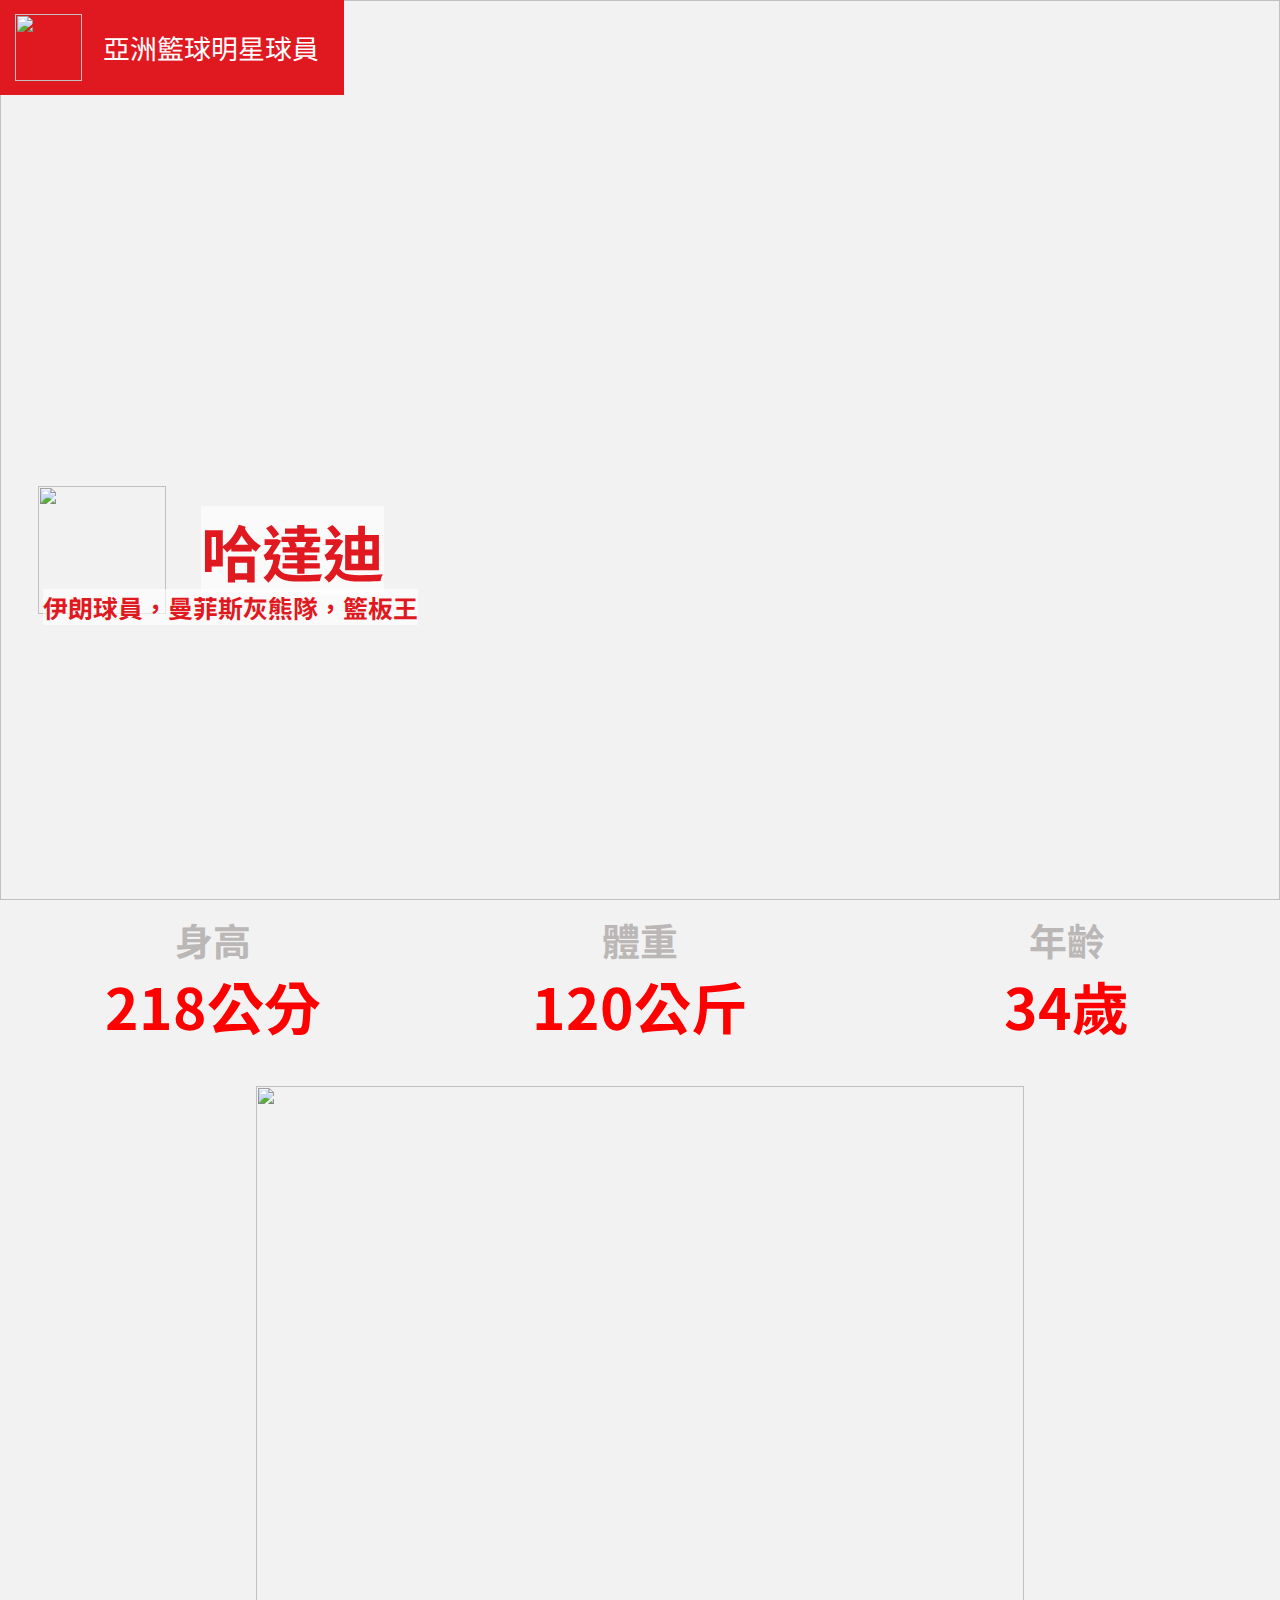
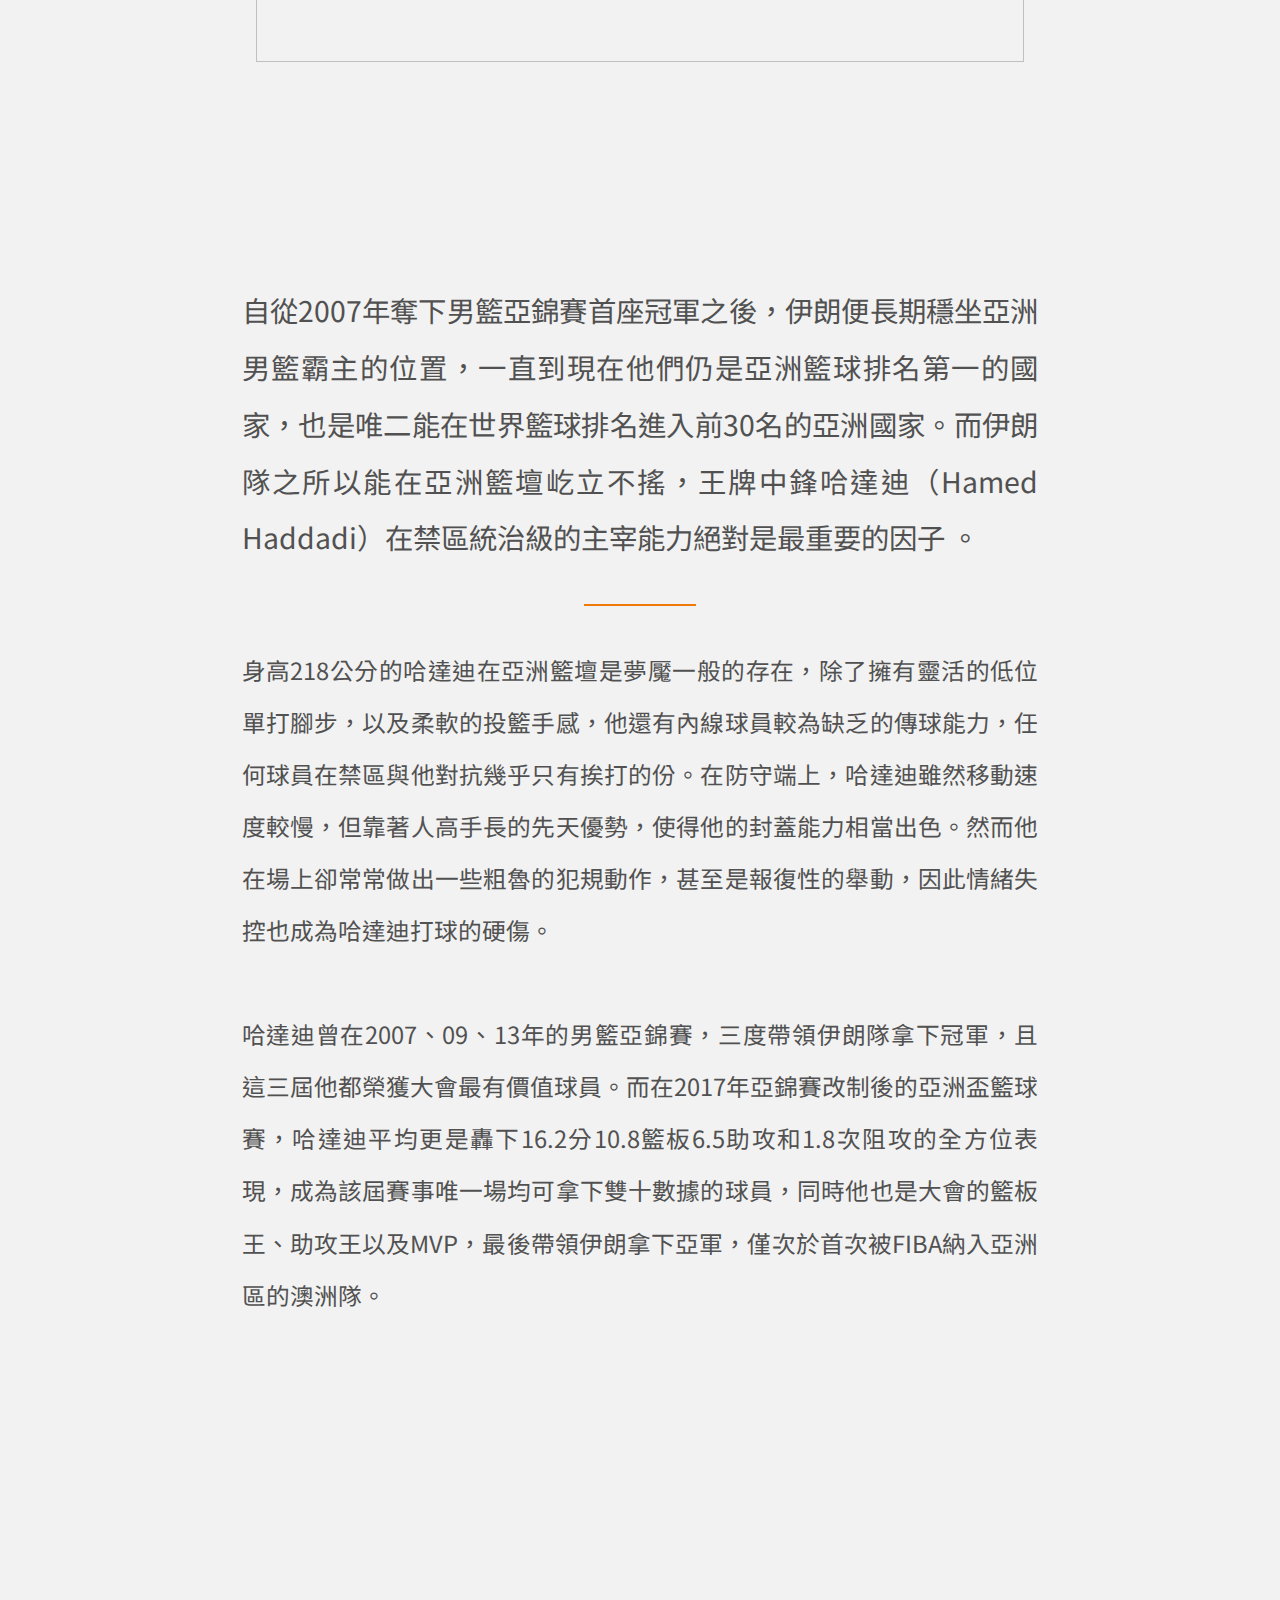
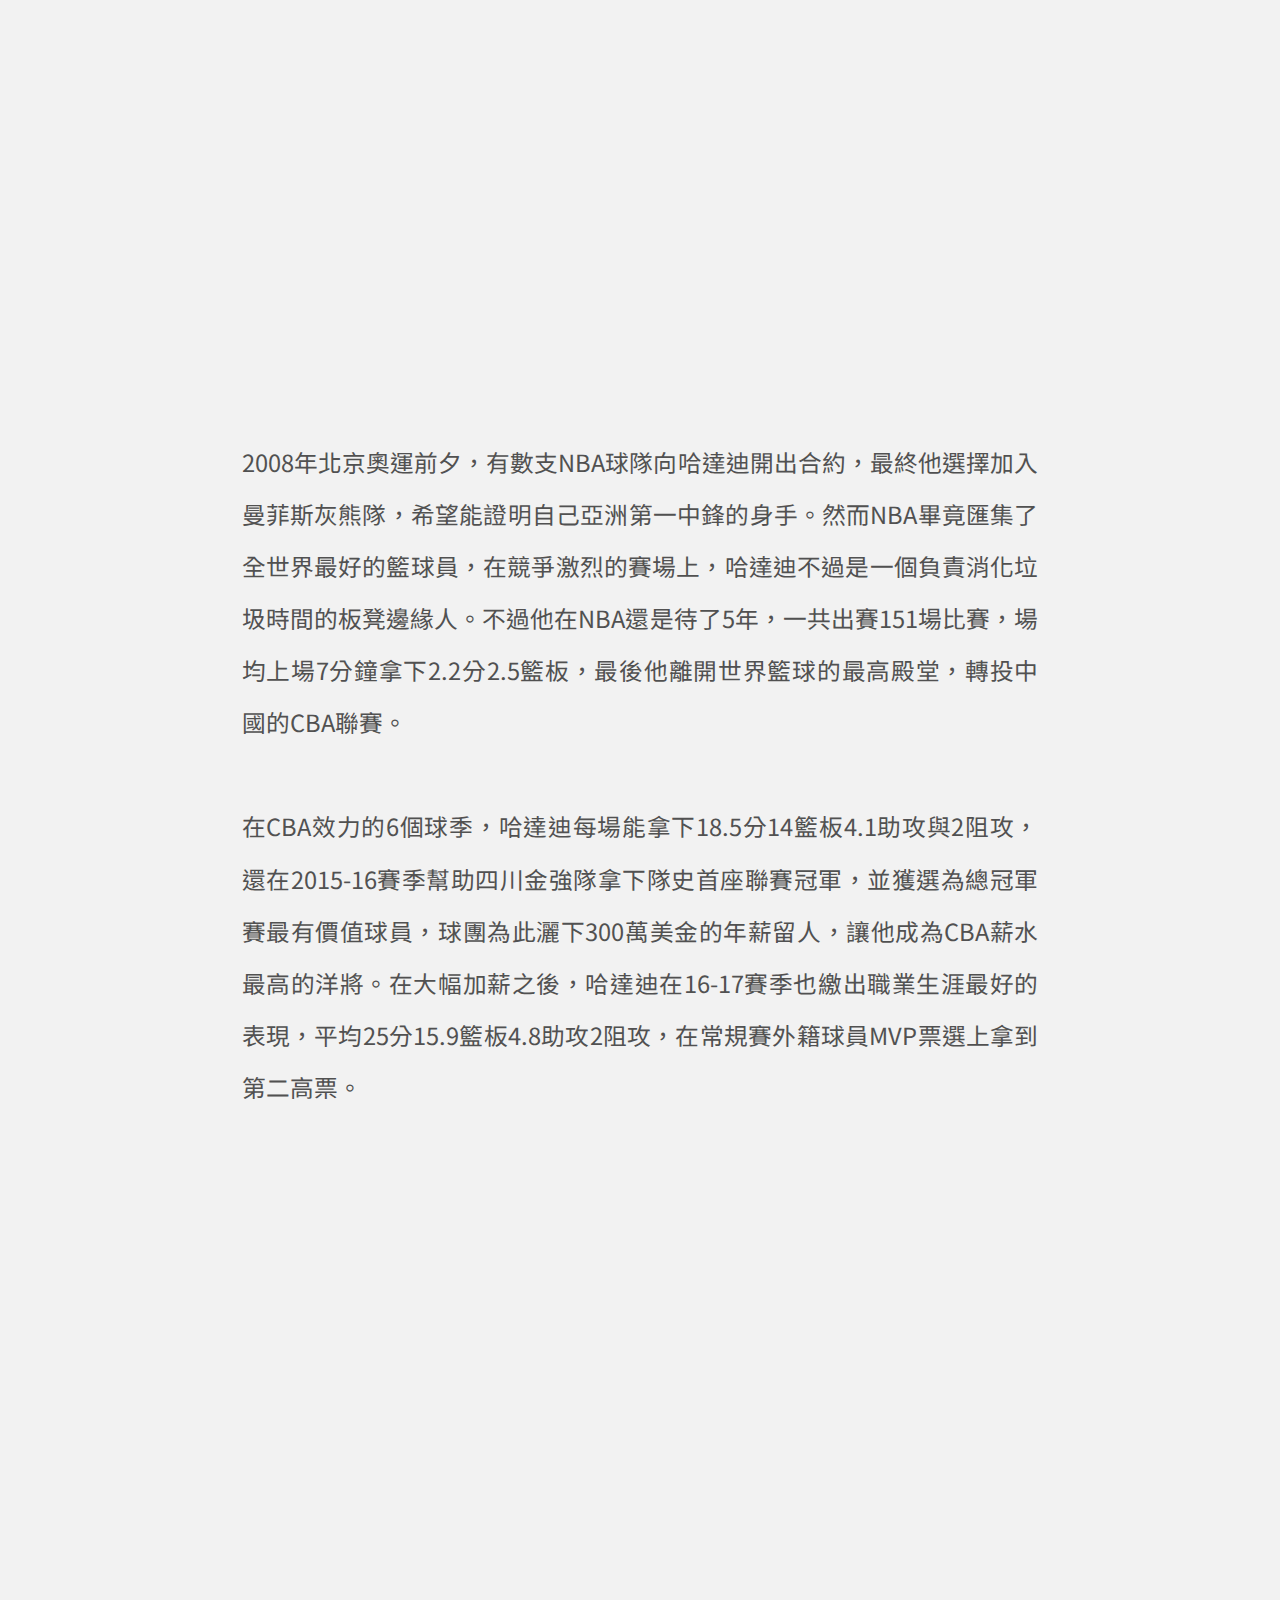
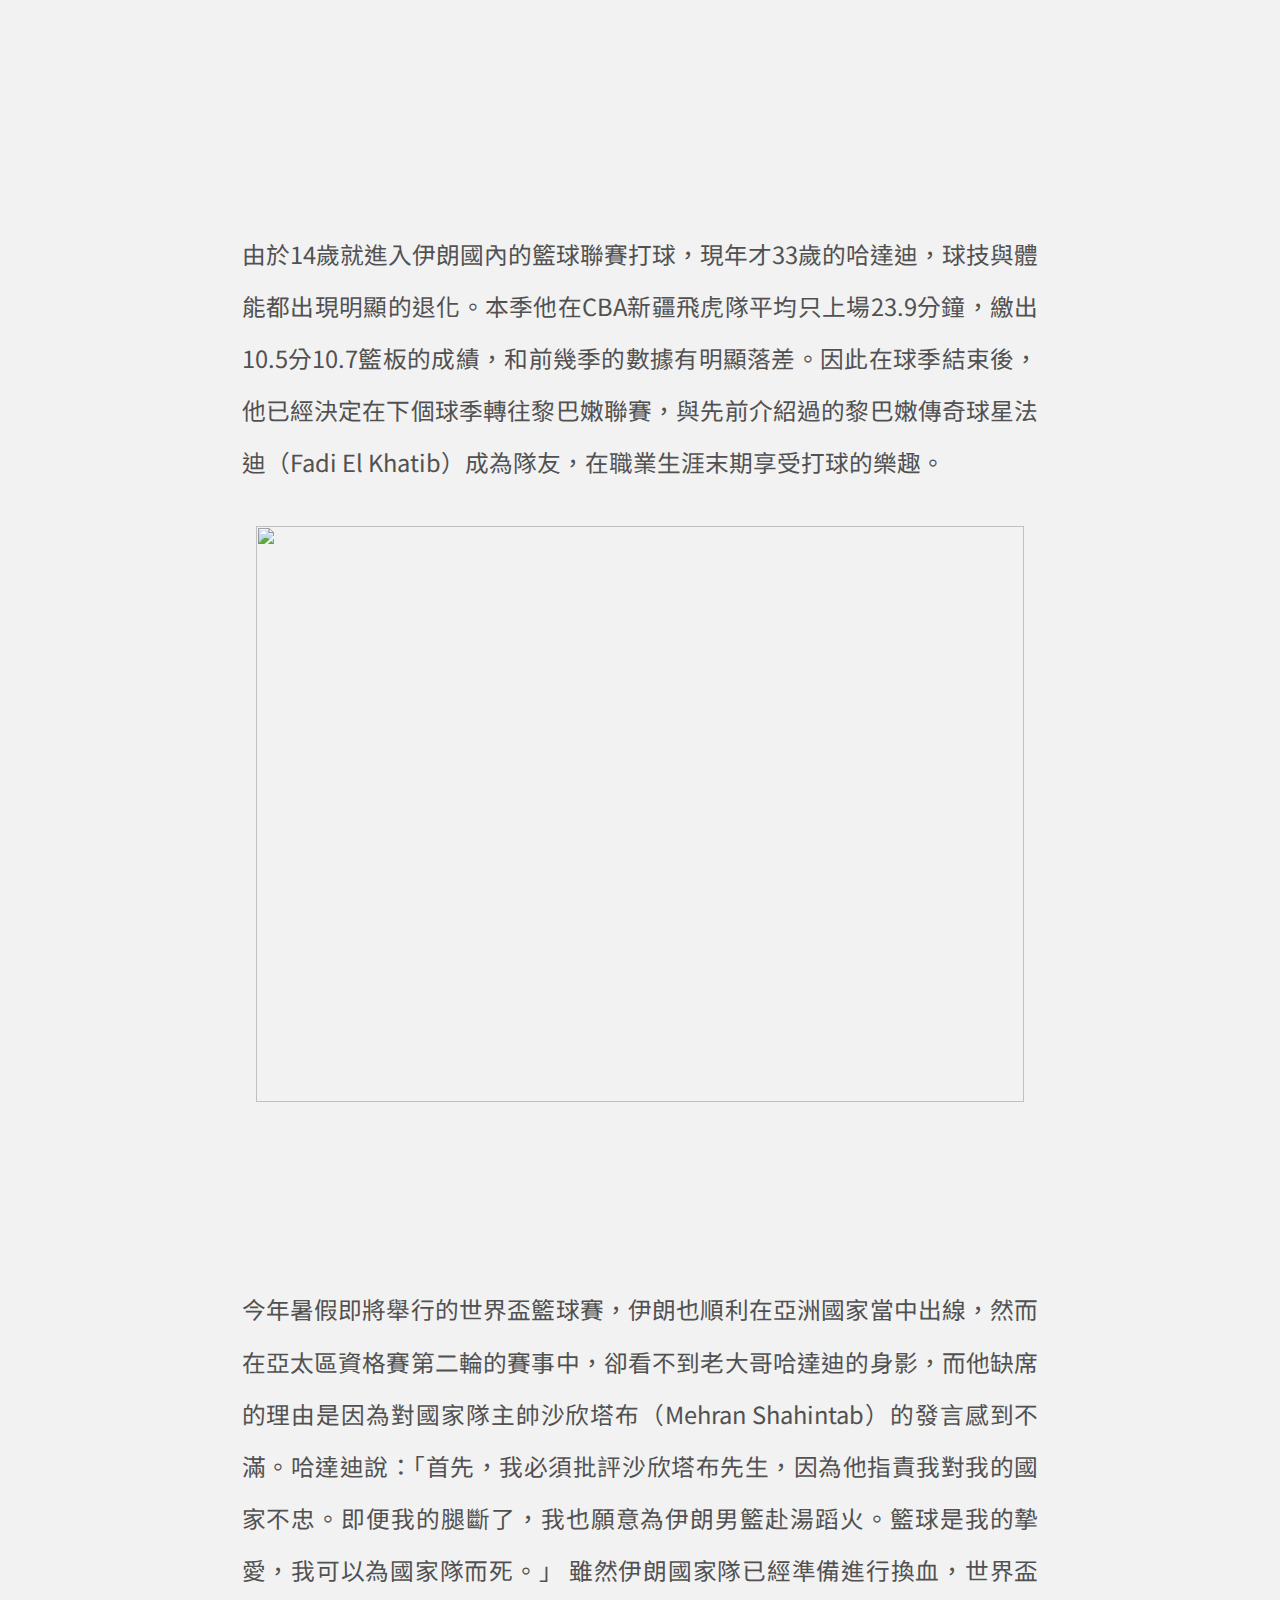
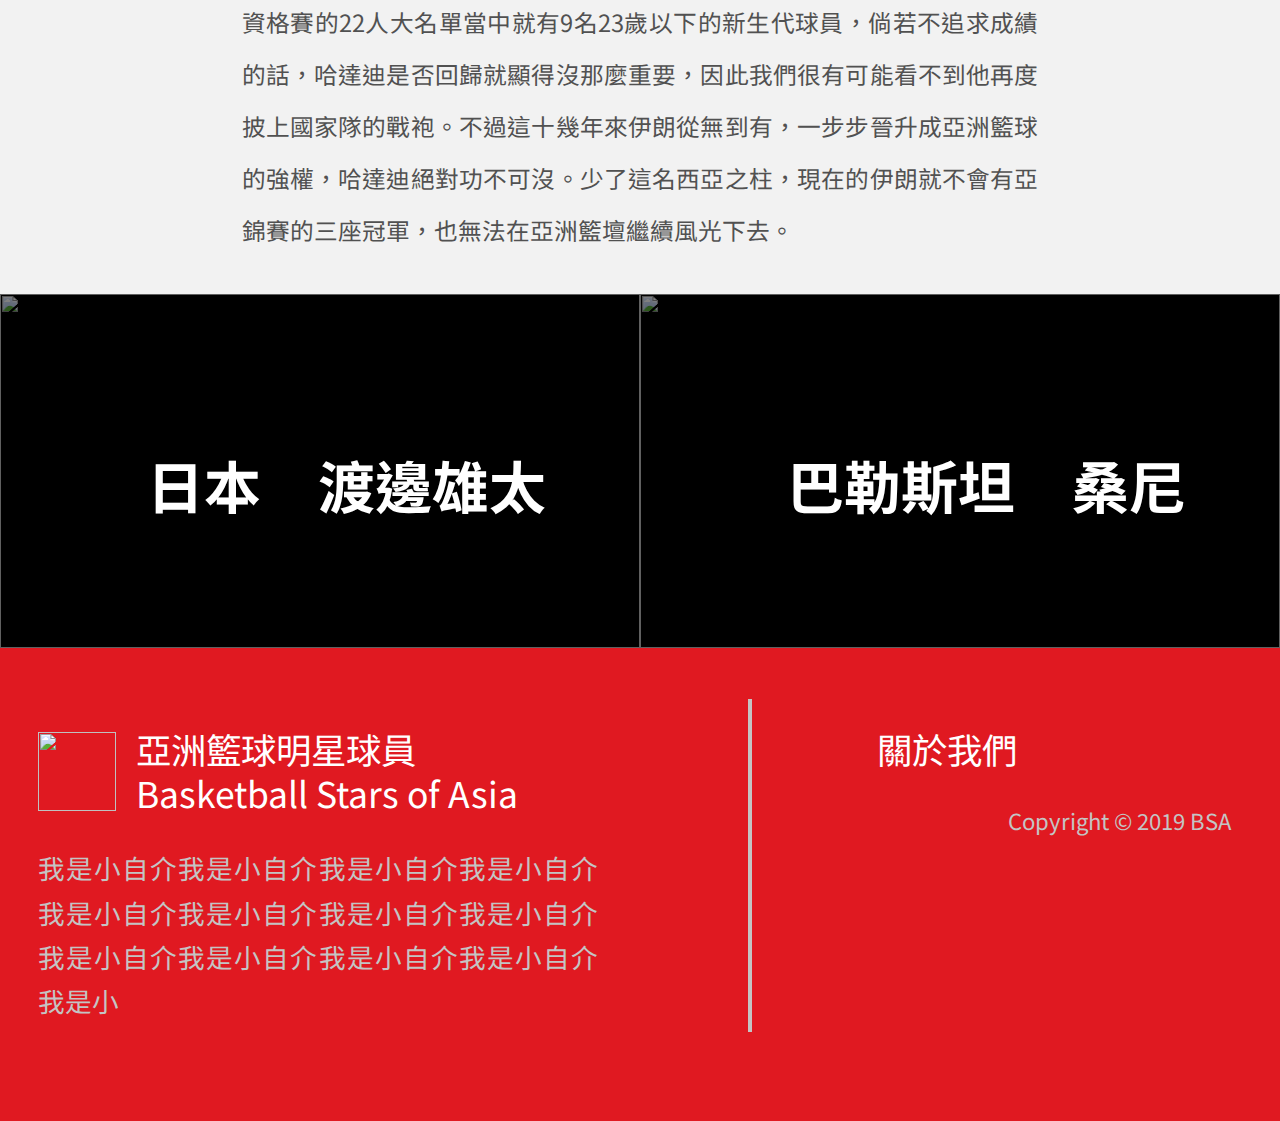
==== 頁面-哈達迪/iran.html @ a12befae "Update iran.html" ====
<html>

<head>
    <meta name="viewport" content="width=device-width, initial-scale=1.0">

    <link href="https://fonts.googleapis.com/css?family=Noto+Sans+TC:300|Shanti&display=swap&subset=chinese-traditional"
        rel="stylesheet">

    <link href="https://fonts.googleapis.com/css?family=Shanti&display=swap" rel="stylesheet">
    <style>
        body {
            padding: 0;
            margin: 0;
            font-family: Microsoft JhengHei, Noto Sans TC, PingFang TC, Apple LiGothic Medium, Roboto, Lucida Grande, Lucida Sans Unicode, sans-serif;
            background-color: #f2f2f2;

        }

        .position-relative {
            position: relative;
        }

        .position-absolute {
            position: absolute;
        }



        a {
            text-decoration: none;
        }

        .intro {
            width: 62.26vw;
            font-family: "Microsoft JhengHei", "Noto Sans TC", "PingFang TC", "Apple LiGothic Medium", "Roboto", "Lucida Grande", "Lucida Sans Unicode", sans-serif;
            font-style: normal;
            font-weight: normal;
            font-size: 2.22vw;
            line-height: 4.44vw;
            color: #515151;
            text-align: justify;
        }

        .content {
            width: 62.26vw;
            font-family: "Microsoft JhengHei", "Noto Sans TC", "PingFang TC", "Apple LiGothic Medium", "Roboto", "Lucida Grande", "Lucida Sans Unicode", "sans-serif";
            font-style: normal;
            font-weight: normal;
            font-size: 1.85vw;
            line-height: 4.07vw;
            color: #515151;
            text-align: justify;
        }

        .headphoto {
            width: 100%;
            height: auto
        }


        .innerphoto {
            width: 80%;
            height: auto;
        }

        .card-flex-box {
            display: flex;
            flex-wrap: wrap;
            justify-content: space-around;

        }

        .card {
            width: 30.39vw;
        }

        .card-title {
            font-size: 2.96vw;
            line-height: 1.48vw;
            font-weight: bold;
            color: #BBB7B7;
            text-align: center;
        }

        .card-desc {
            margin-top: 1px;
            font-size: 4.44vw;
            line-height: 3.7vw;
            font-weight: bolder;
            color: red;
            text-align: center;
        }

        .card-photo {
            width: 674px;
            height: 354px;
            background-color: #000000;
            position: relative;
        }

        @media(max-width: 420px) {
			.card-photo {
				width: 420px;
				height: 120px;
			}
		}


        .cover>img {
            object-fit: cover;
            opacity: 0.5;
        }

        img:hover {
            opacity: 1.0;
            filter: alpha(opacity=100);
        }

        .card-name {
            width: 674px;
            height: 354px;
            background-color: lightgray;
            position: absolute;
            font-size: 32px;
            line-height: 50px;
            /* or 156% */
            text-align: center;
            color: #FFFFFF;
        }

        .video-container {
            text-align: center;
            position: relative;
            padding-bottom: 40%;
            padding-top: 10%;
            height: 0;
            overflow: hidden;
            max-width: 800px;
            margin: 0 auto;

        }

        .video-container iframe {

            position: absolute;
            top: 5;
            left: 0;
            width: 100%;
            height: 100%;

        }


        .photo {
            text-align: center;
            margin-top: 0.01vw
        }

        .container {
            display: flex;
            flex-wrap: wrap;
            justify-content: space-around;
        }

        .item {
            flex: 0 32%;
            height: 100px;
            margin-bottom: 2%;
            /* (100-32*3)/2 */
        }

        .arrow:hover,
        .arrow:focus,
        .arrow:active {
            -webkit-transform: scale(1.1);
            transform: scale(1.1);
        }

        .footer {
            width: 100%;
            display: flex;
            background-color: #e01921;
            position: relative;

        }

        .grey-bar {
            height: 25.97vw;
            width: 0.34vw;
            margin-left: 11.66vw;
            margin-top: 4.02vw;
            background-color: #C4C4C4
        }

        #myBtn {
            display: none;
            position: fixed;
            bottom: 20px;
            right: 30px;
            z-index: 99;
            font-size: 18px;
            border: none;
            outline: none;
            background-color: red;
            color: white;
            cursor: pointer;
            padding: 15px;
            border-radius: 4px;
        }

        #myBtn:hover {
            background-color: #555;
    </style>

</head>

<body>

    <button onclick="topFunction()" id="myBtn" title="Go to top">Top</button>

    <script>
        // When the user scrolls down 20px from the top of the document, show the button
        window.onscroll = function () { scrollFunction() };

        function scrollFunction() {
            if (document.body.scrollTop > 20 || document.documentElement.scrollTop > 20) {
                document.getElementById("myBtn").style.display = "block";
            } else {
                document.getElementById("myBtn").style.display = "none";
            }
        }

        // When the user clicks on the button, scroll to the top of the document
        function topFunction() {
            document.body.scrollTop = 0;
            document.documentElement.scrollTop = 0;
        }
    </script>



    <div class=position-relative>
        <div class="position-absolute"
            style="width:25.3vw; height:6.66vw ;background-color:#e01921; display: flex; justify-content: space-around ;align-items: center; padding:0.4% 1.2% 0.4% 0.4%">
            <div style="width: 5.21vw; height:5.21vw ;display: flex; align-items: center; justify-content: center">
                <img src="arrow.png" style="width:5.21vw; height:auto" class="arrow">
            </div>
            <span style="font-size: 2.1vw; color:rgb(255, 255, 255); display: inline-block;">
                亞洲籃球明星球員
            </span>
        </div>
        <div class="position-absolute"
            style="display: flex; align-items: center; justify-content: space-between;width: 27vw; margin-top: 38vw; margin-left: 3vw">
            <img src="伊朗flag.png" style="width: 10vw; height:auto">
            <span
                style="font-size: 4.79vw; font-weight: bolder; color:#e01921; background-color: rgb(160, 160, 160); background:rgba(255,255,255,0.6)">
                哈達迪
            </span>
        </div>
        <div class="position-absolute"
            style="display: flex; align-items: center; justify-content: space-around;width: 30vw; margin-top: 46vw; margin-left: 3vw">
            <span style="font-size: 1.94vw; font-weight: bolder; color:#e01921; background:rgba(255,255,255,0.6)">
                伊朗球員，曼菲斯灰熊隊，籃板王
            </span>
        </div>

        <img src="伊朗(首).jpg" class="headphoto">
    </div>

    <div class="card-flex-box">
        <div class="card">
            <h2 class="card-title">身高</h2>
            <p class="card-desc">218公分</p>
        </div>

        <div class="card">
            <h2 class="card-title">體重</h2>
            <p class="card-desc">120公斤</p>
        </div>

        <div class="card">
            <h2 class="card-title">年齡</h2>
            <p class="card-desc">34歲</p>
        </div>
    </div>

    <figure class="photo">
        <img src="伊朗文圖2.jpg" class="innerphoto">
    </figure>

    <div class="intro" style="margin: 5.93vw auto 2.96vw auto;">
        自從2007年奪下男籃亞錦賽首座冠軍之後，伊朗便長期穩坐亞洲男籃霸主的位置，一直到現在他們仍是亞洲籃球排名第一的國家，也是唯二能在世界籃球排名進入前30名的亞洲國家。而伊朗隊之所以能在亞洲籃壇屹立不搖，王牌中鋒哈達迪（Hamed
        Haddadi）在禁區統治級的主宰能力絕對是最重要的因子 。
    </div>

    <div style="width: 8.52vw;
    height: 0px; border: 1px solid #F0790B; margin: 0 auto 0 auto ">
    </div>

    <div class="content" style="margin: 2.93vw auto 2.93vw auto;">
        身高218公分的哈達迪在亞洲籃壇是夢魘一般的存在，除了擁有靈活的低位單打腳步，以及柔軟的投籃手感，他還有內線球員較為缺乏的傳球能力，任何球員在禁區與他對抗幾乎只有挨打的份。在防守端上，哈達迪雖然移動速度較慢，但靠著人高手長的先天優勢，使得他的封蓋能力相當出色。然而他在場上卻常常做出一些粗魯的犯規動作，甚至是報復性的舉動，因此情緒失控也成為哈達迪打球的硬傷。
        <br />
        <br />
        哈達迪曾在2007、09、13年的男籃亞錦賽，三度帶領伊朗隊拿下冠軍，且這三屆他都榮獲大會最有價值球員。而在2017年亞錦賽改制後的亞洲盃籃球賽，哈達迪平均更是轟下16.2分10.8籃板6.5助攻和1.8次阻攻的全方位表現，成為該屆賽事唯一場均可拿下雙十數據的球員，同時他也是大會的籃板王、助攻王以及MVP，最後帶領伊朗拿下亞軍，僅次於首次被FIBA納入亞洲區的澳洲隊。
        <br />
    </div>

    <div class="video-container">
        <iframe width="800" height="450" src="https://www.youtube.com/embed/9if2Eymfrm8" frameborder="0"
            allow="accelerometer; autoplay; encrypted-media; gyroscope; picture-in-picture" allowfullscreen></iframe>
    </div>


    <div class="content" style=" margin: 2.93vw auto 2.93vw auto">
        2008年北京奧運前夕，有數支NBA球隊向哈達迪開出合約，最終他選擇加入曼菲斯灰熊隊，希望能證明自己亞洲第一中鋒的身手。然而NBA畢竟匯集了全世界最好的籃球員，在競爭激烈的賽場上，哈達迪不過是一個負責消化垃圾時間的板凳邊緣人。不過他在NBA還是待了5年，一共出賽151場比賽，場均上場7分鐘拿下2.2分2.5籃板，最後他離開世界籃球的最高殿堂，轉投中國的CBA聯賽。
        <br />
        <br />
        在CBA效力的6個球季，哈達迪每場能拿下18.5分14籃板4.1助攻與2阻攻，還在2015-16賽季幫助四川金強隊拿下隊史首座聯賽冠軍，並獲選為總冠軍賽最有價值球員，球團為此灑下300萬美金的年薪留人，讓他成為CBA薪水最高的洋將。在大幅加薪之後，哈達迪在16-17賽季也繳出職業生涯最好的表現，平均25分15.9籃板4.8助攻2阻攻，在常規賽外籍球員MVP票選上拿到第二高票。
    </div>

    <div class="video-container">
        <iframe width="800" height="450" src="https://www.youtube.com/embed/M1ijMusLqmk" frameborder="0"
            allow="accelerometer; autoplay; encrypted-media; gyroscope; picture-in-picture" allowfullscreen></iframe>
    </div>

    <div class="content" style="margin: 2.93vw auto 2.93vw auto;">
        由於14歲就進入伊朗國內的籃球聯賽打球，現年才33歲的哈達迪，球技與體能都出現明顯的退化。本季他在CBA新疆飛虎隊平均只上場23.9分鐘，繳出10.5分10.7籃板的成績，和前幾季的數據有明顯落差。因此在球季結束後，他已經決定在下個球季轉往黎巴嫩聯賽，與先前介紹過的黎巴嫩傳奇球星法迪（Fadi
        El Khatib）成為隊友，在職業生涯末期享受打球的樂趣。
        <br />
    </div>

    <figure class="photo">
        <img src="伊朗文圖3.jpg" class="innerphoto">
    </figure>

    <div class="content" style="margin: 2.93vw auto 2.93vw auto;">
        今年暑假即將舉行的世界盃籃球賽，伊朗也順利在亞洲國家當中出線，然而在亞太區資格賽第二輪的賽事中，卻看不到老大哥哈達迪的身影，而他缺席的理由是因為對國家隊主帥沙欣塔布（Mehran
        Shahintab）的發言感到不滿。哈達迪說：「首先，我必須批評沙欣塔布先生，因為他指責我對我的國家不忠。即便我的腿斷了，我也願意為伊朗男籃赴湯蹈火。籃球是我的摯愛，我可以為國家隊而死。」
        雖然伊朗國家隊已經準備進行換血，世界盃資格賽的22人大名單當中就有9名23歲以下的新生代球員，倘若不追求成績的話，哈達迪是否回歸就顯得沒那麼重要，因此我們很有可能看不到他再度披上國家隊的戰袍。不過這十幾年來伊朗從無到有，一步步晉升成亞洲籃球的強權，哈達迪絕對功不可沒。少了這名西亞之柱，現在的伊朗就不會有亞錦賽的三座冠軍，也無法在亞洲籃壇繼續風光下去。
        <br />
    </div>


    <div class="card-flex-box" style="width:100%">
        <div class="card-photo cover" style="width:50% ; position:relative">
            <a class="cover" href="https://www.youtube.com/?gl=TW&hl=zh-TW">
                <span
                    style="color: #FFFFFF ;position: absolute;left:23%;top:42%;font-size: 4.44vw;font-weight: bolder">日本　渡邊雄太</span>
                <img src="日本1(首).jpg" width="100%" height="100%">
            </a>
        </div>



        <div class="card-photo cover" style="width:50%">
            <a class="cover" href="https://www.youtube.com/?gl=TW&hl=zh-TW">
                <span
                    style="color: #FFFFFF ;position: absolute;left:23%;top:42%;font-size: 4.44vw; font-weight: bolder">巴勒斯坦　桑尼</span>
                <img src="巴勒斯坦(首).jpg" width="100%" height="100%">
            </a>
        </div>


    </div>

    <div class="footer">
        <div style="display: flex; position: relative; flex-direction: column; margin-top:6.18vw; margin-left: 2.94vw">
            <div
                style=" position:relative; display: flex; align-items: center; justify-content: flex-start;width: 40vw; margin:0 ">
                <img src="LOGO.png" style="width: 6.11vw; height:6.11vw">
                <span style="margin-left: 1.59vw;
                color: white;
                font-size: 2.77vw;
                line-height: 3.47vw; ">
                    亞洲籃球明星球員<br>
                    Basketball Stars of Asia
                </span>
            </div>
            <span style="max-width: 43.81vw; text-align: justify;
            font-size: 2.08vw;
            line-height: 3.47vw;
            margin-top: 2.36vw;
            margin-bottom:7.56vw;
            color: #C4C4C4 ">
                我是小自介我是小自介我是小自介我是小自介我是小自介我是小自介我是小自介我是小自介我是小自介我是小自介我是小自介我是小自介我是小
            </span>
        </div>
        <div class="grey-bar">
        </div>
        <div style="display: flex; position: relative; flex-direction: column; margin-top:6.18vw;">
            <div style="margin-left: 9.79vw;
            color: white;
            font-size: 2.77vw;
            line-height: 3.47vw; ">
                關於我們
            </div>

            <span style="font-size: 1.73vw;
            line-height: 3,46vw;
            color: #C4C4C4;
            margin-top: 2.56vw;
            margin-left: 20vw">
                Copyright © 2019 BSA
            </span>
        </div>
    </div>



</body>

</html>
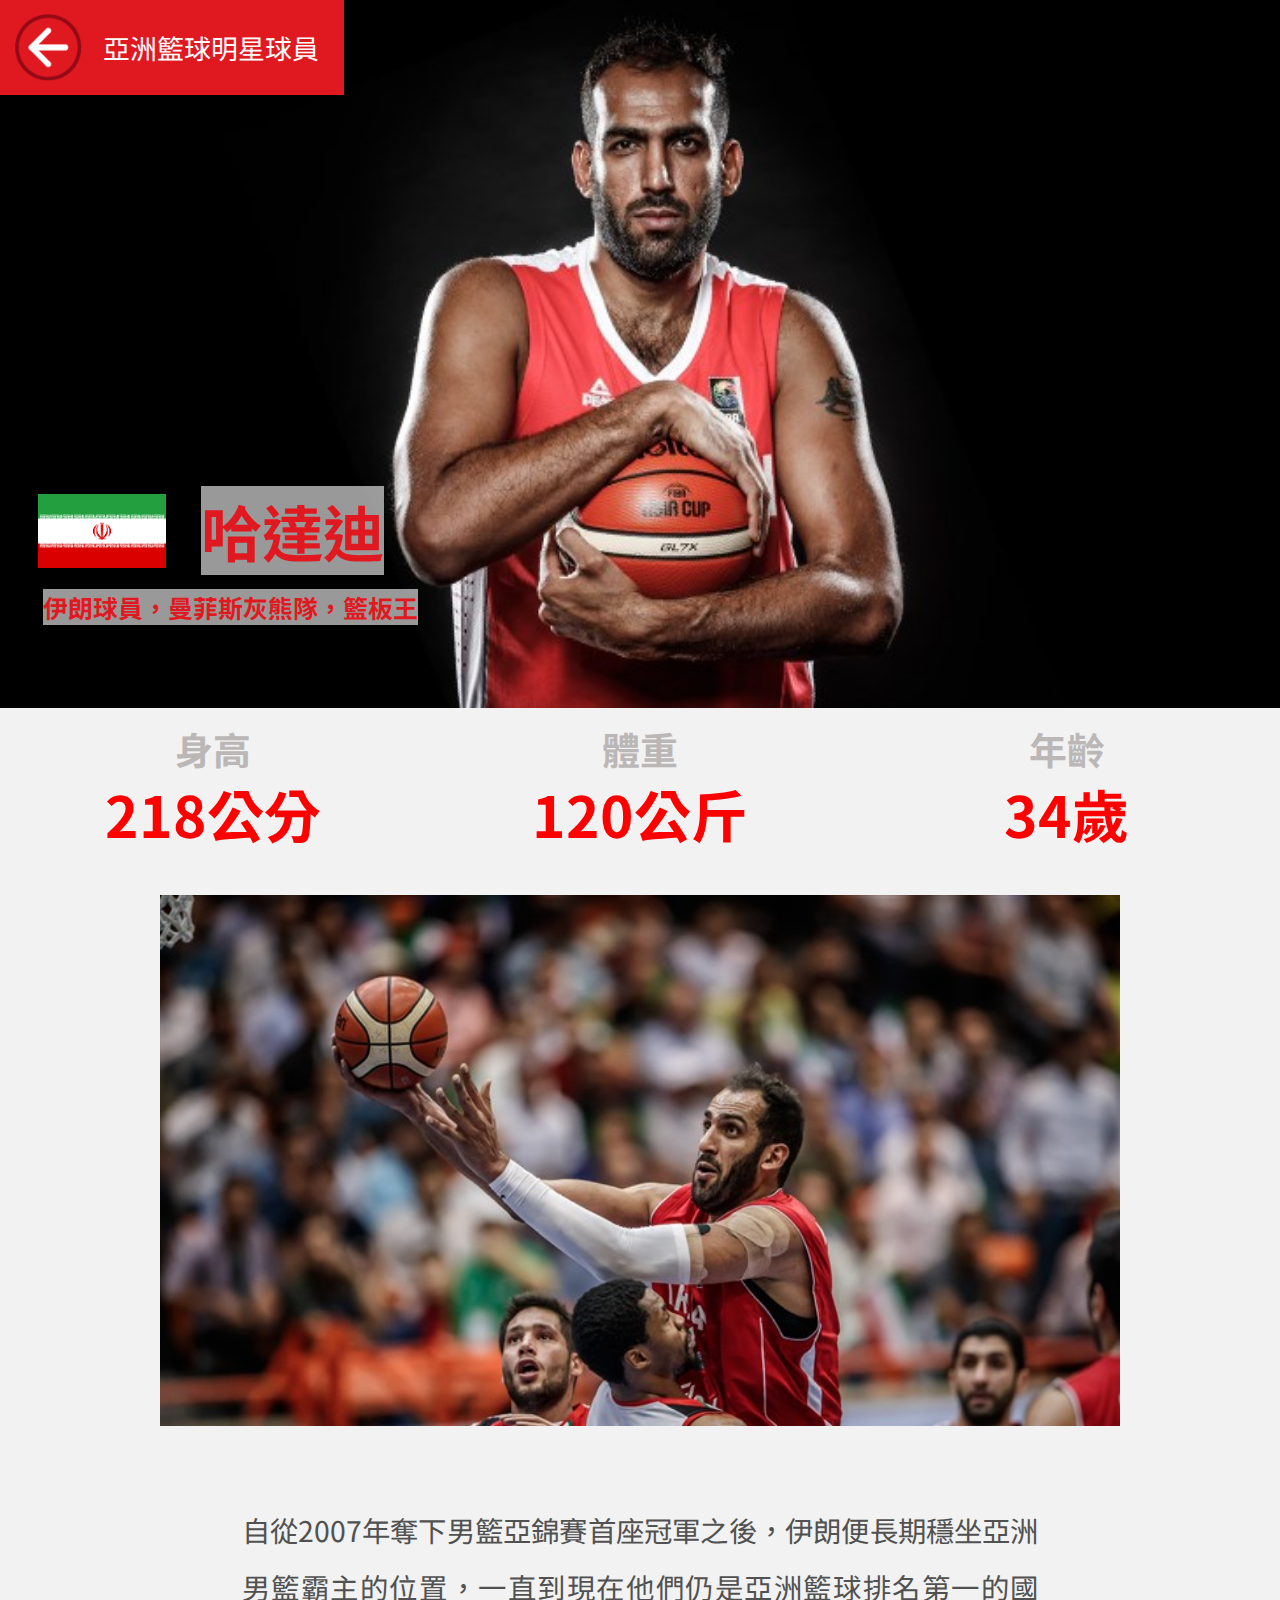
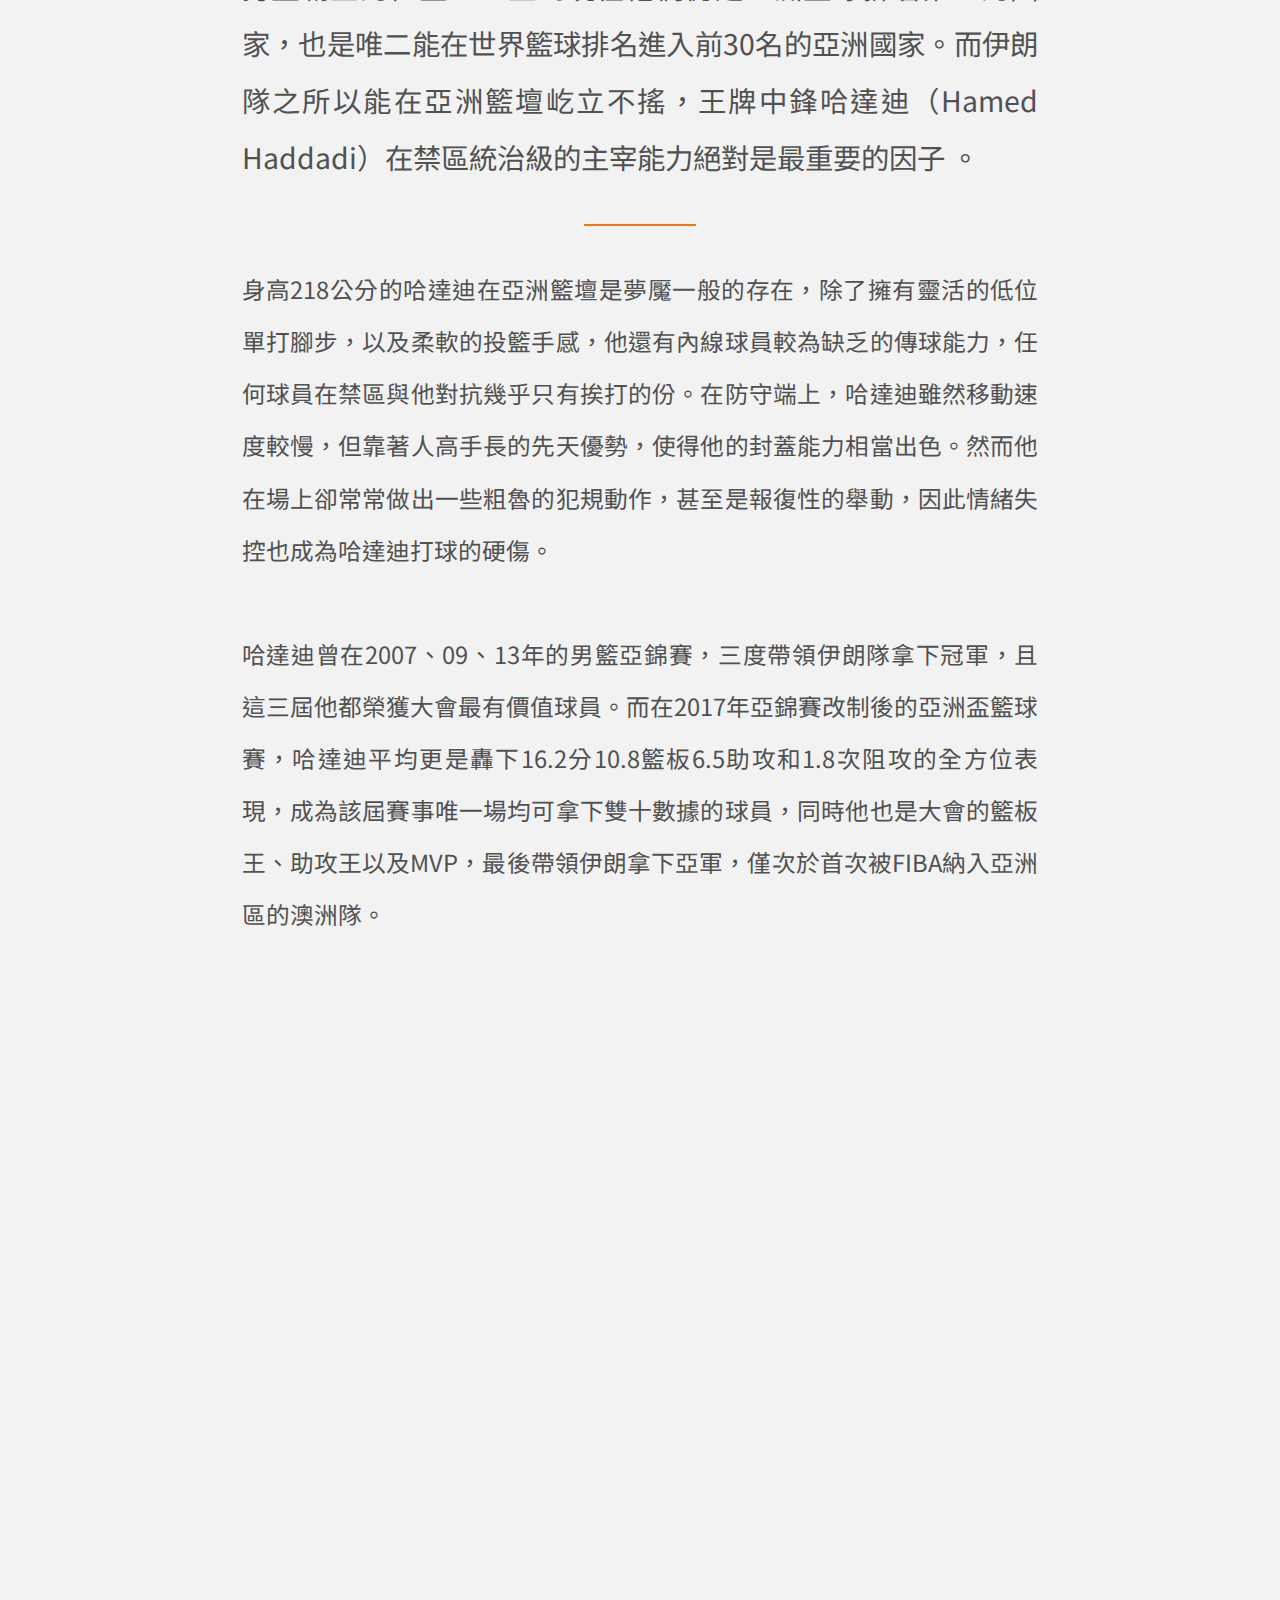
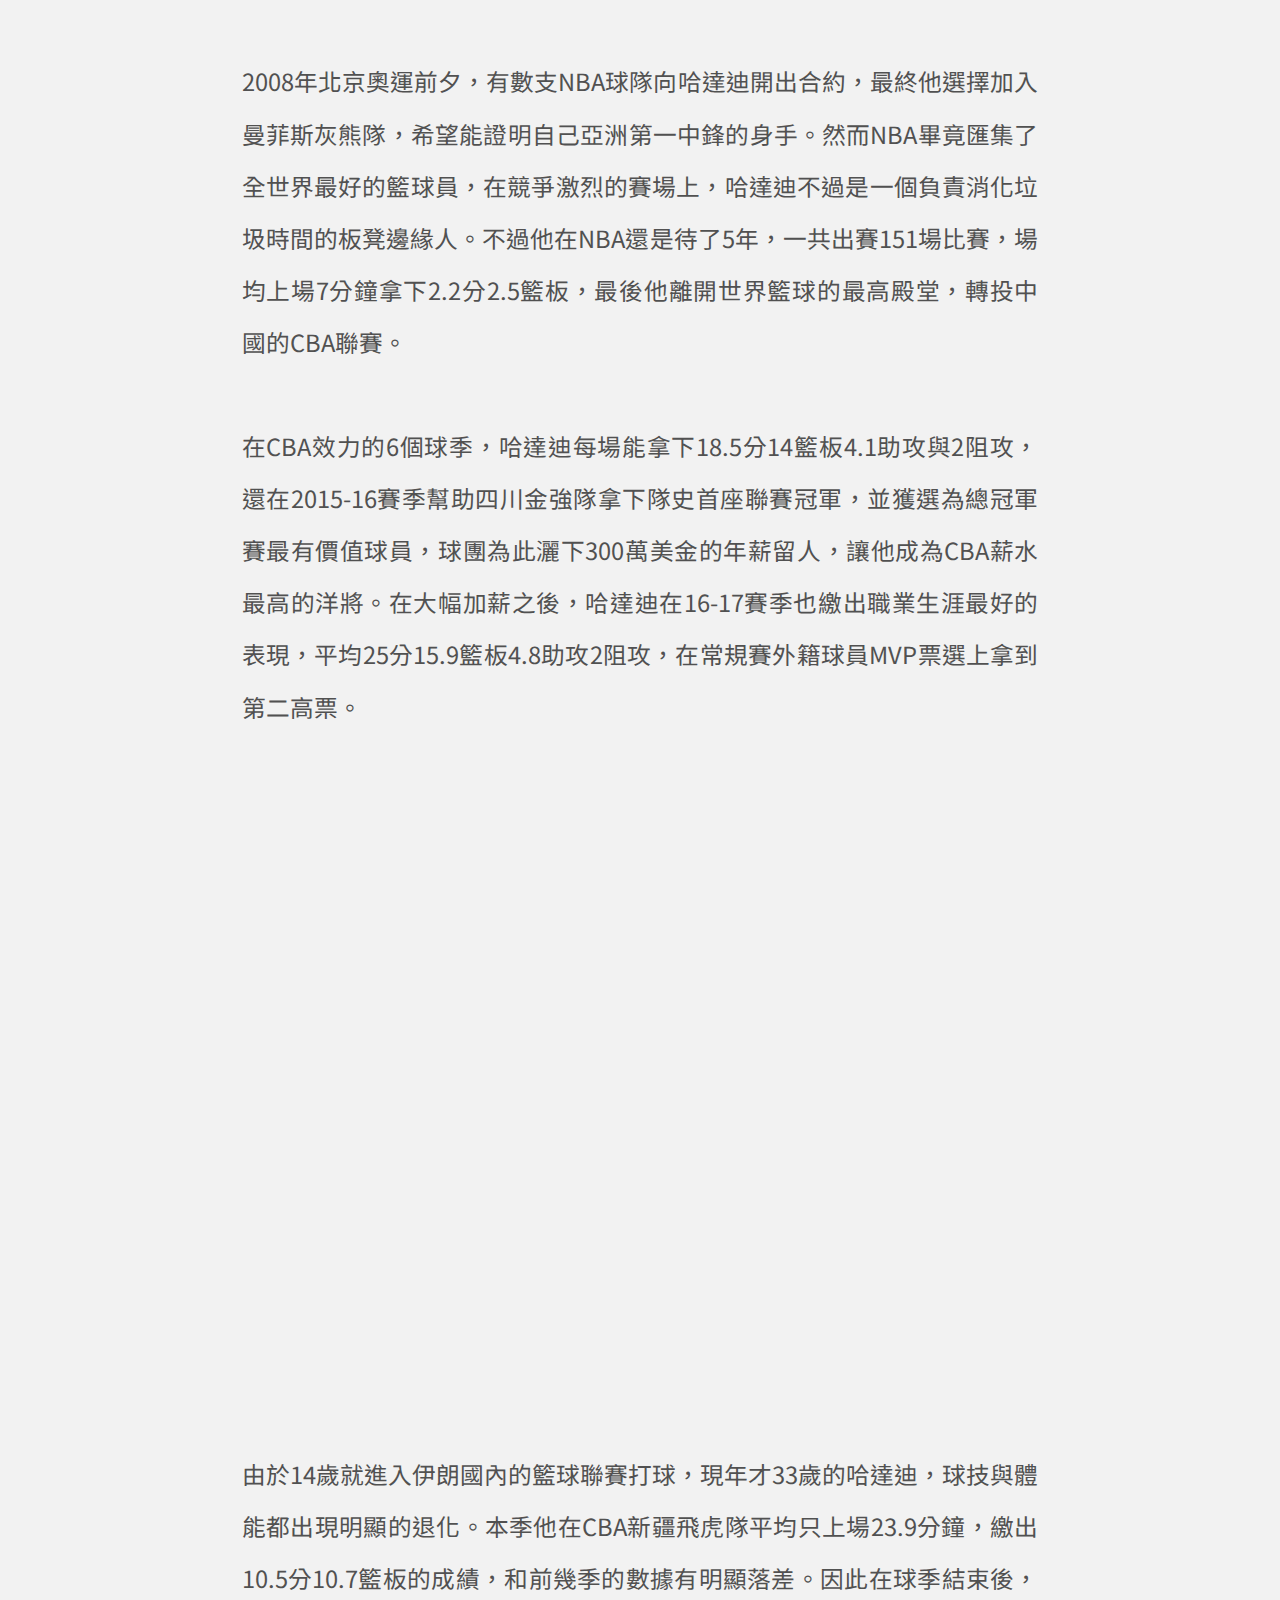
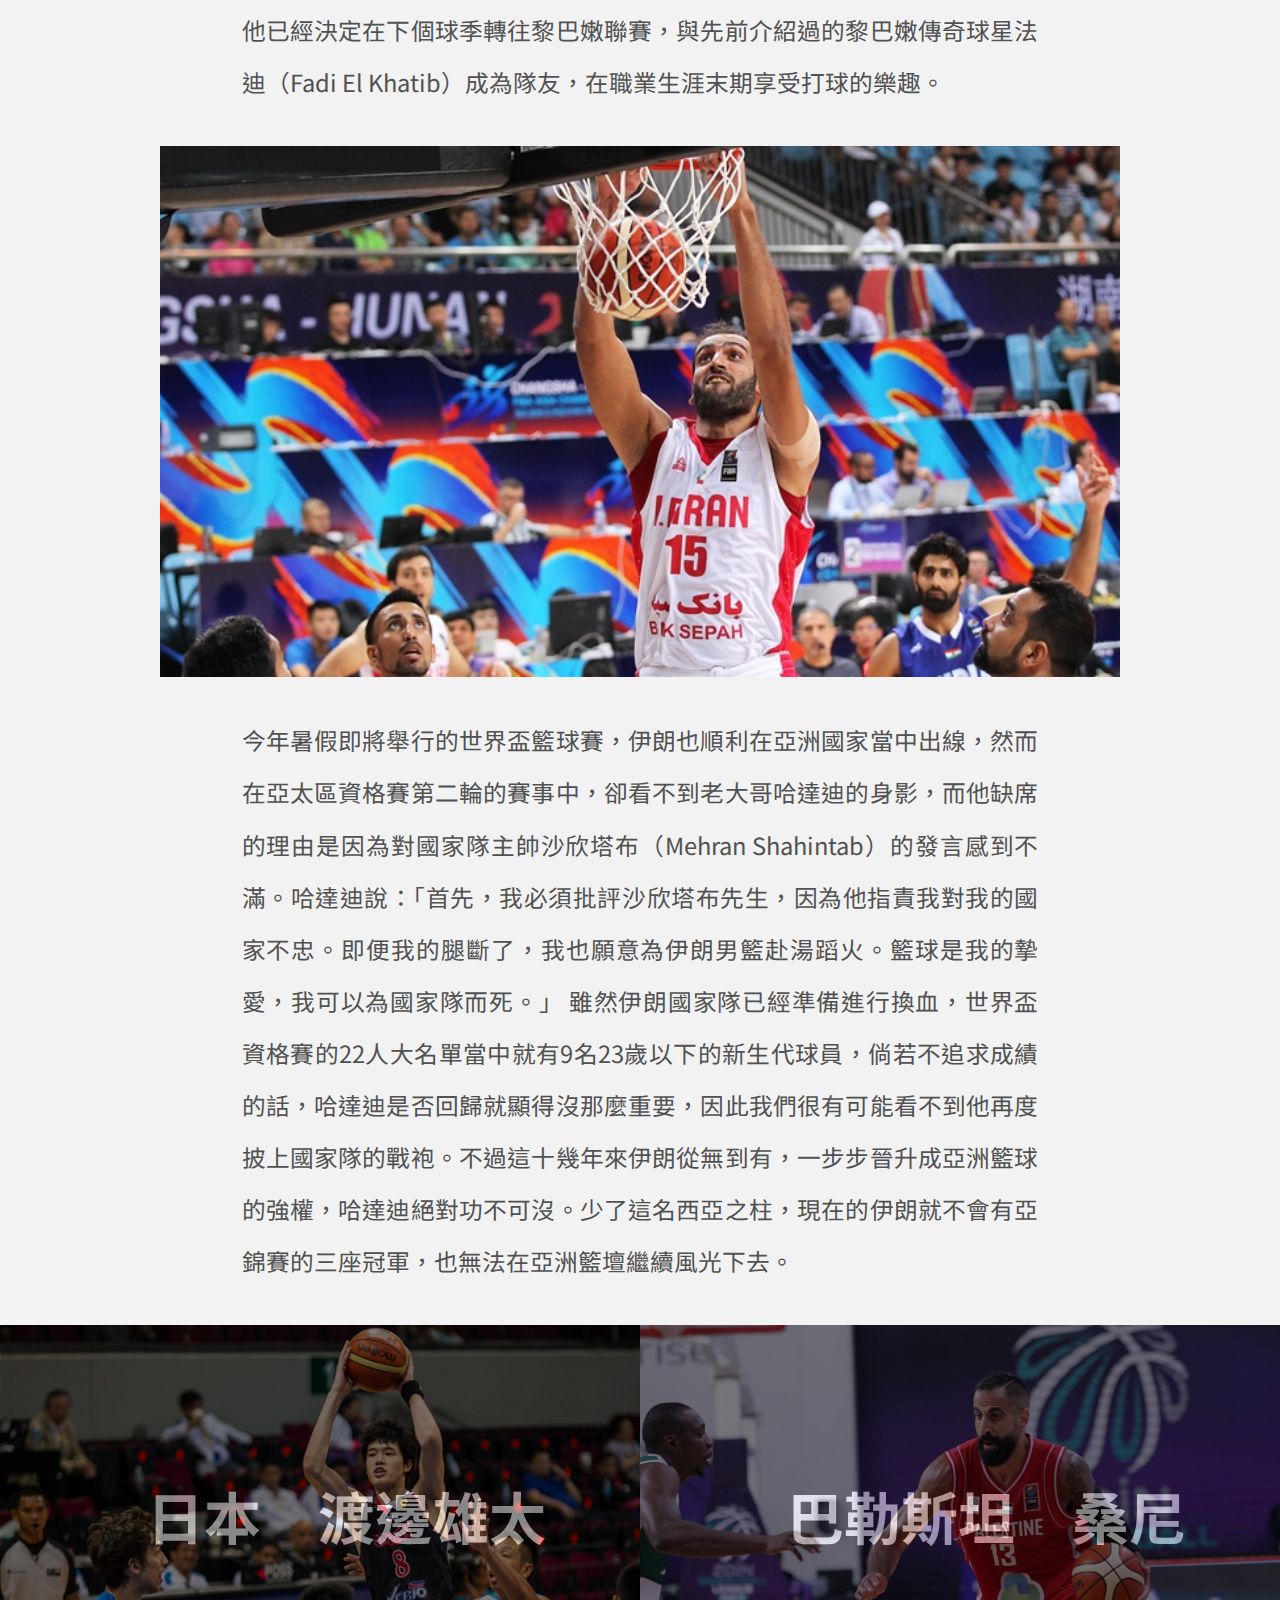
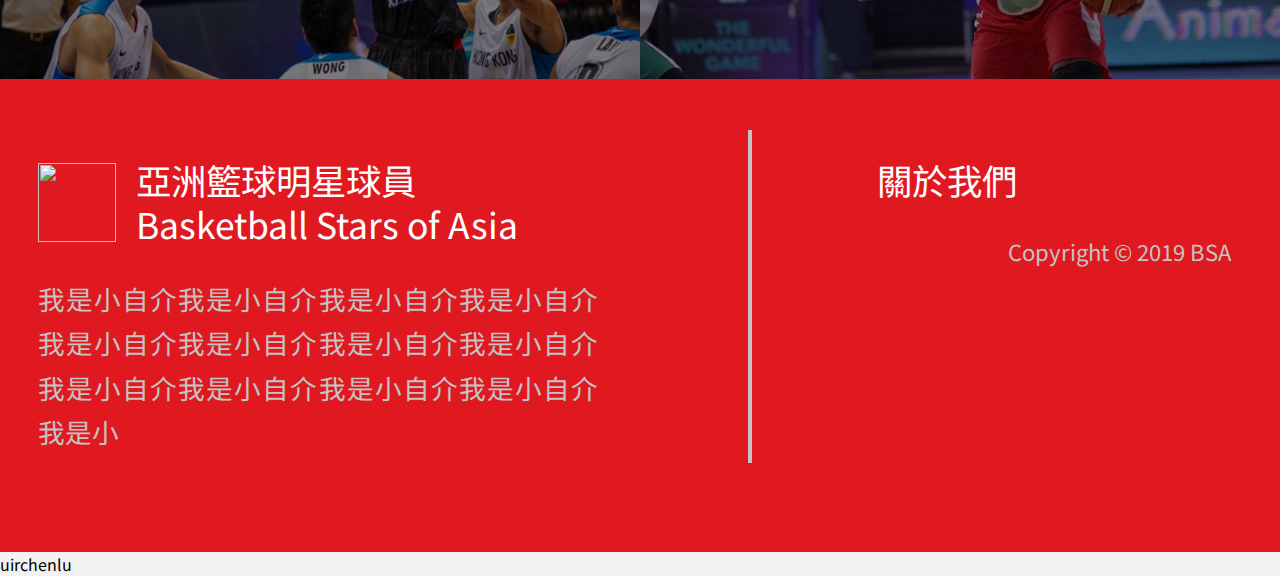
==== commit 5ccd9ee9: "Update iran.html" ====
--- a/頁面-哈達迪/iran.html
+++ b/頁面-哈達迪/iran.html
@@ -404,16 +404,9 @@
             </span>
         </div>
     </div>
-
+uirchenlu
 
 
 </body>
 
 </html>
-
-
-
-
-
-
-
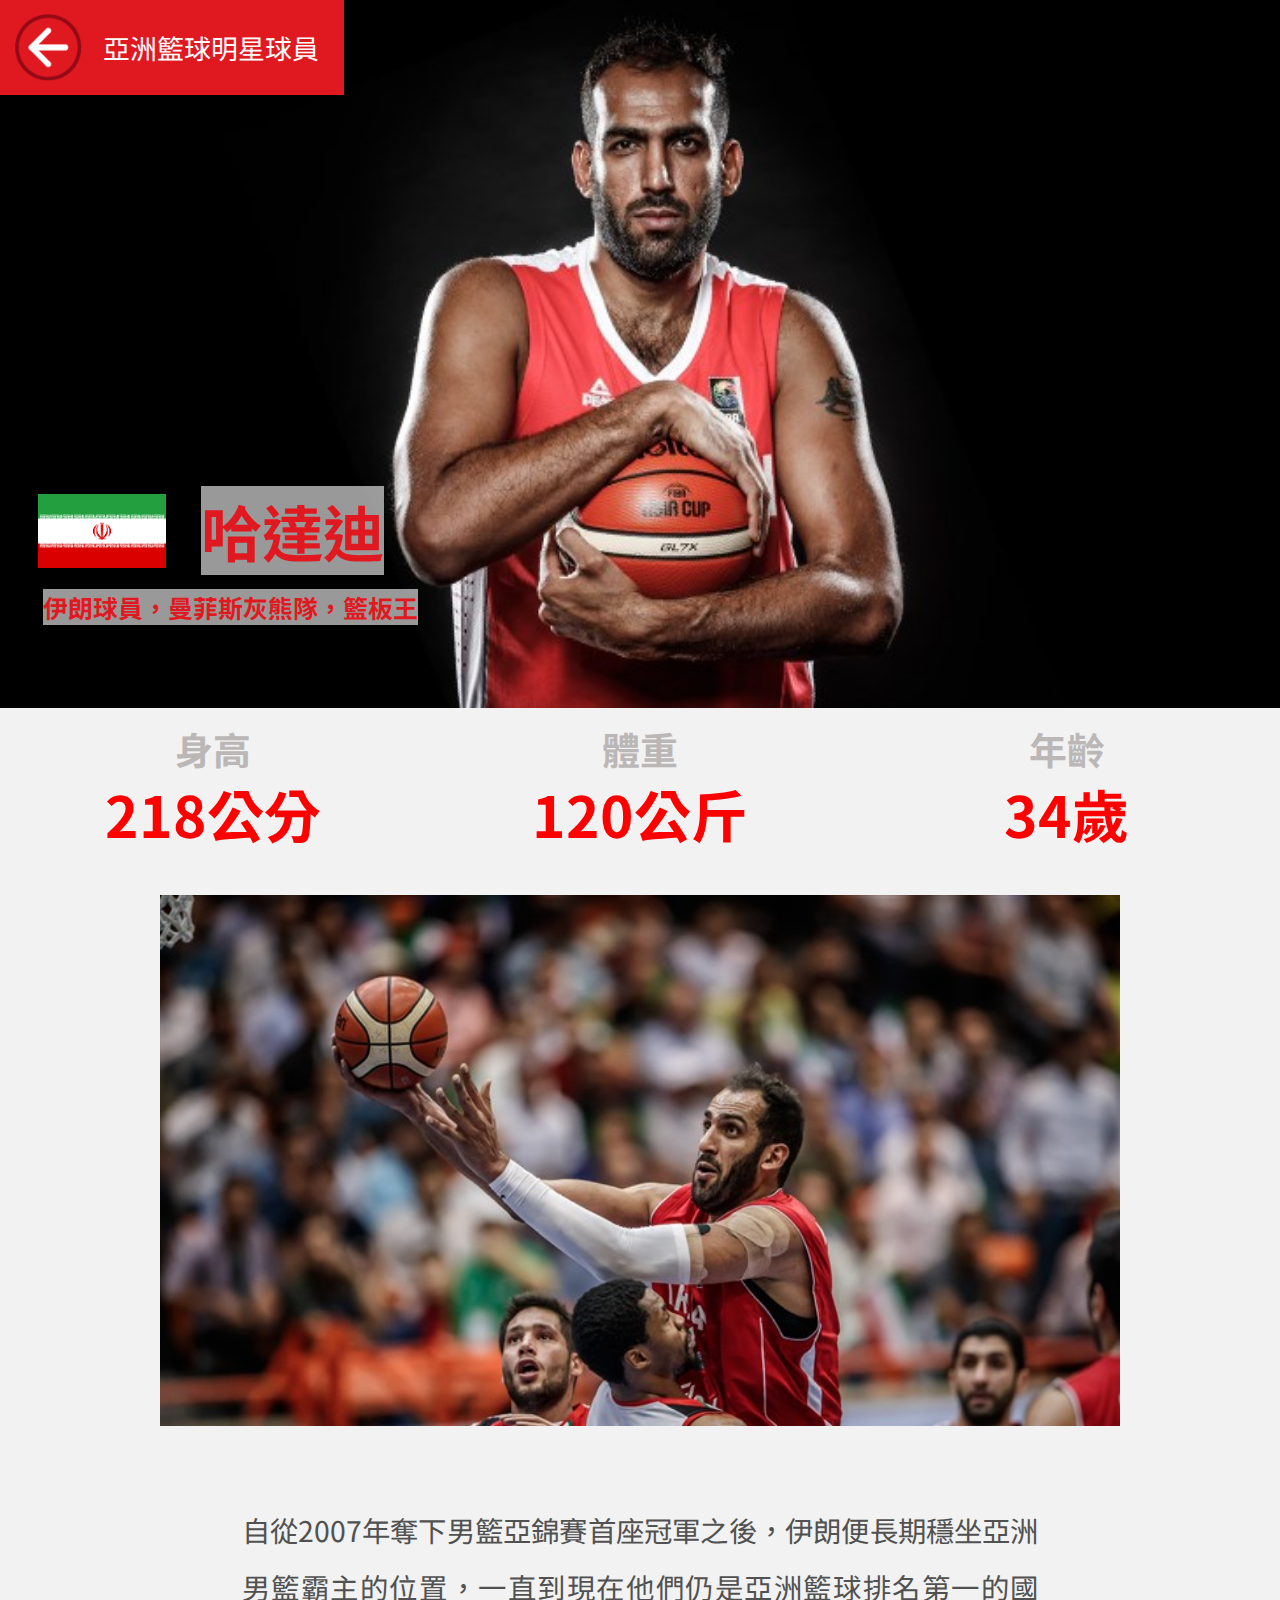
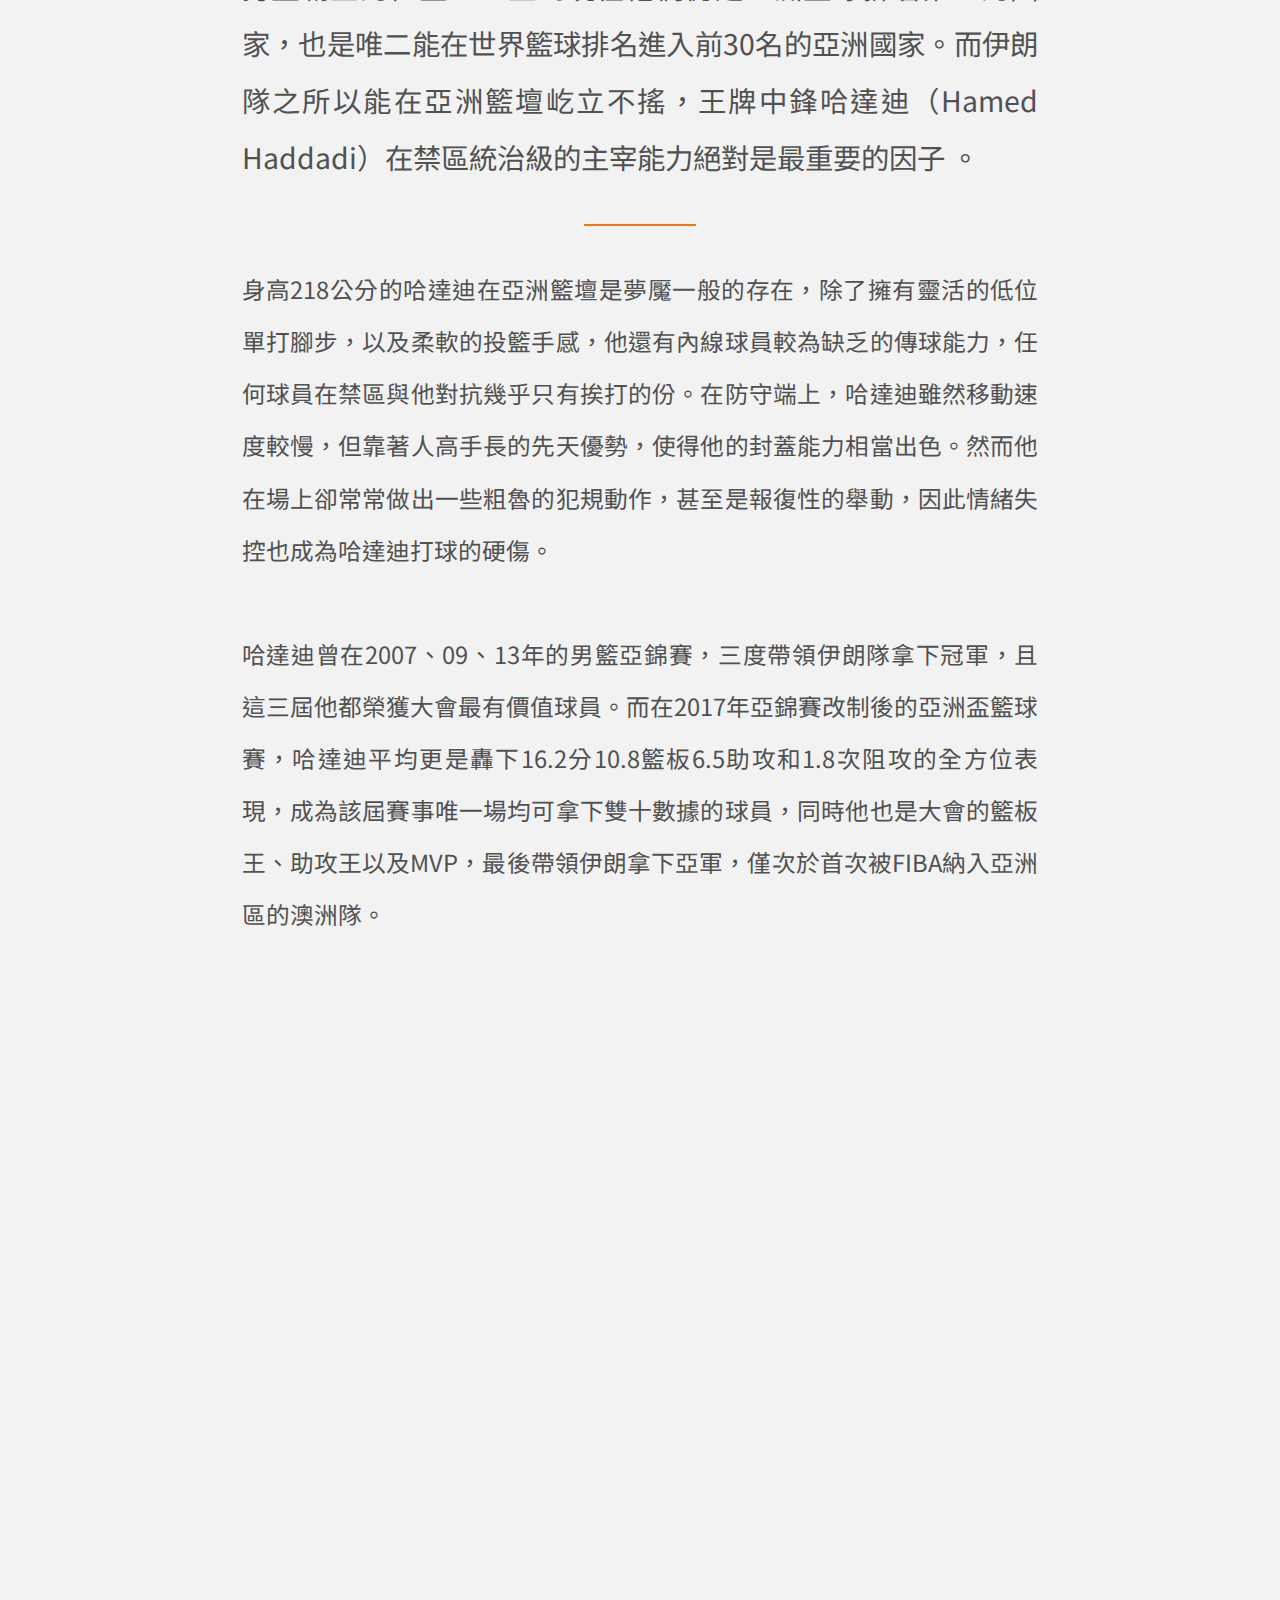
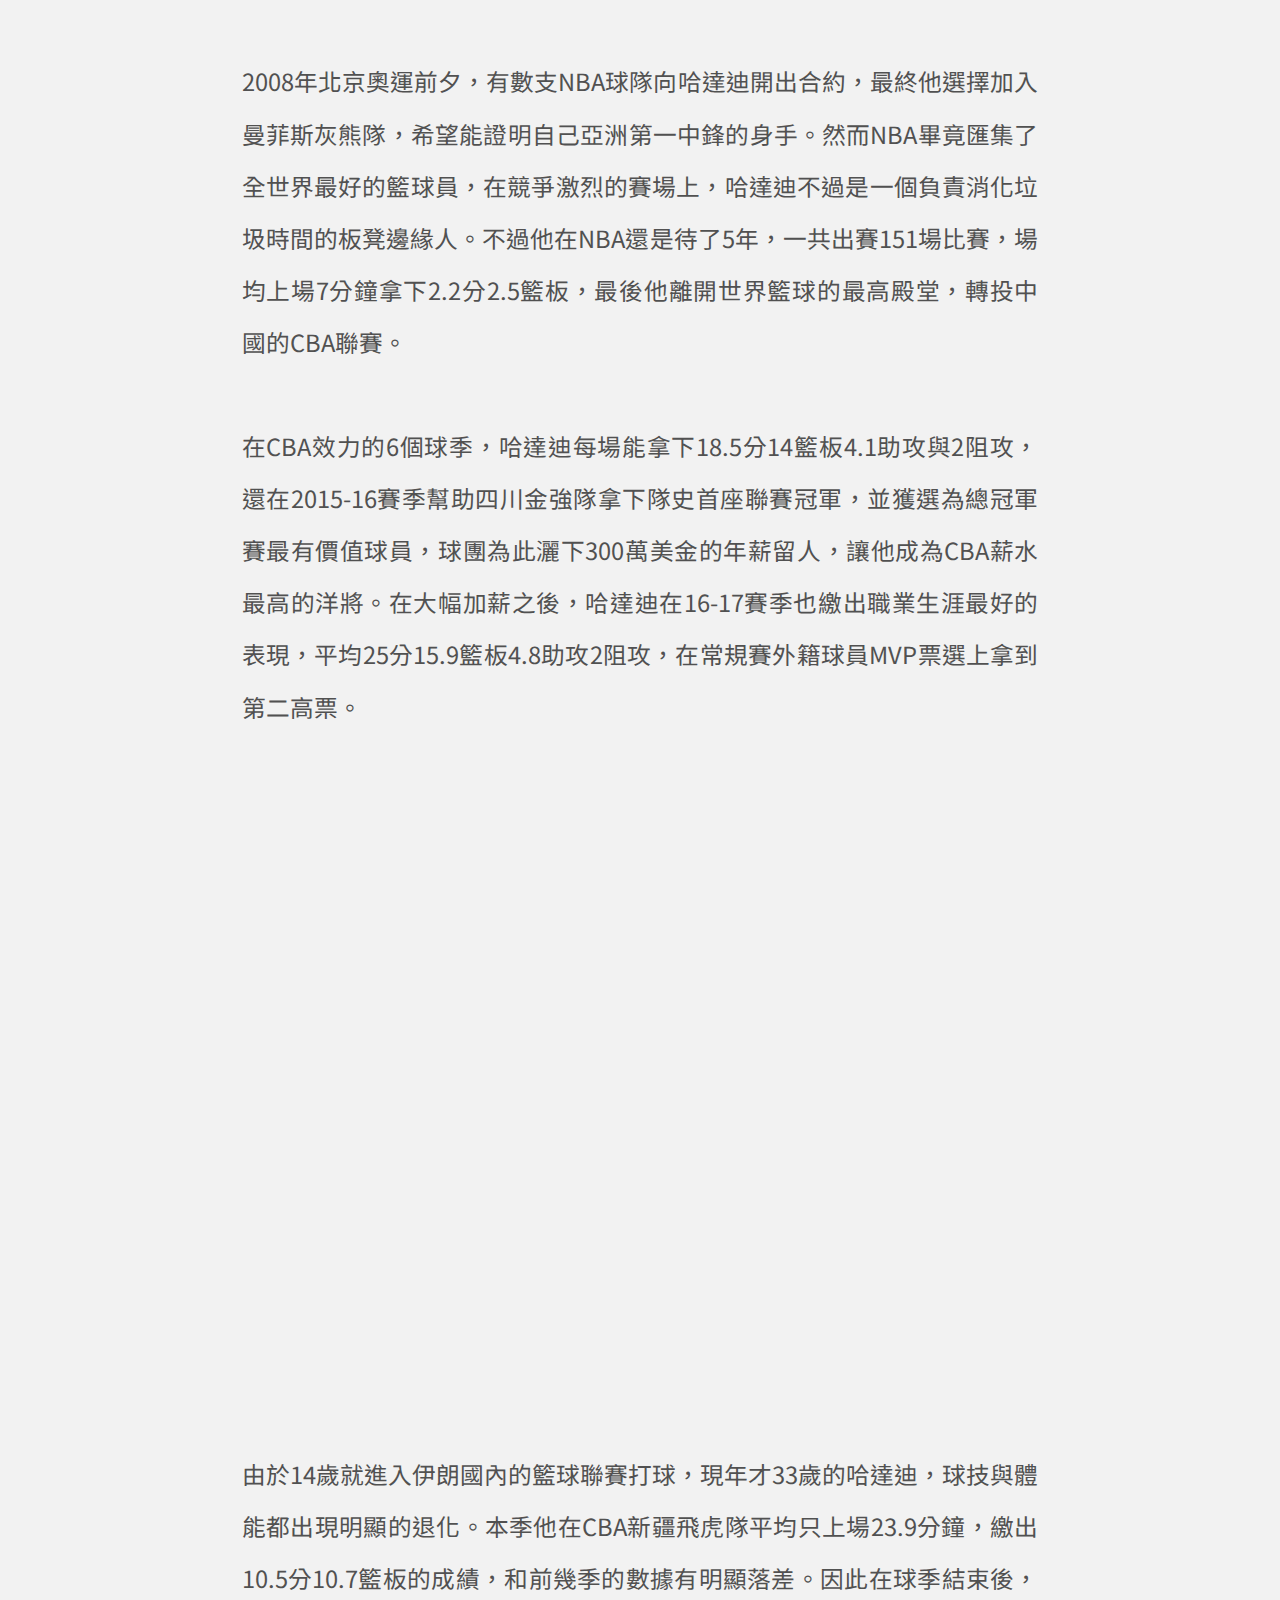
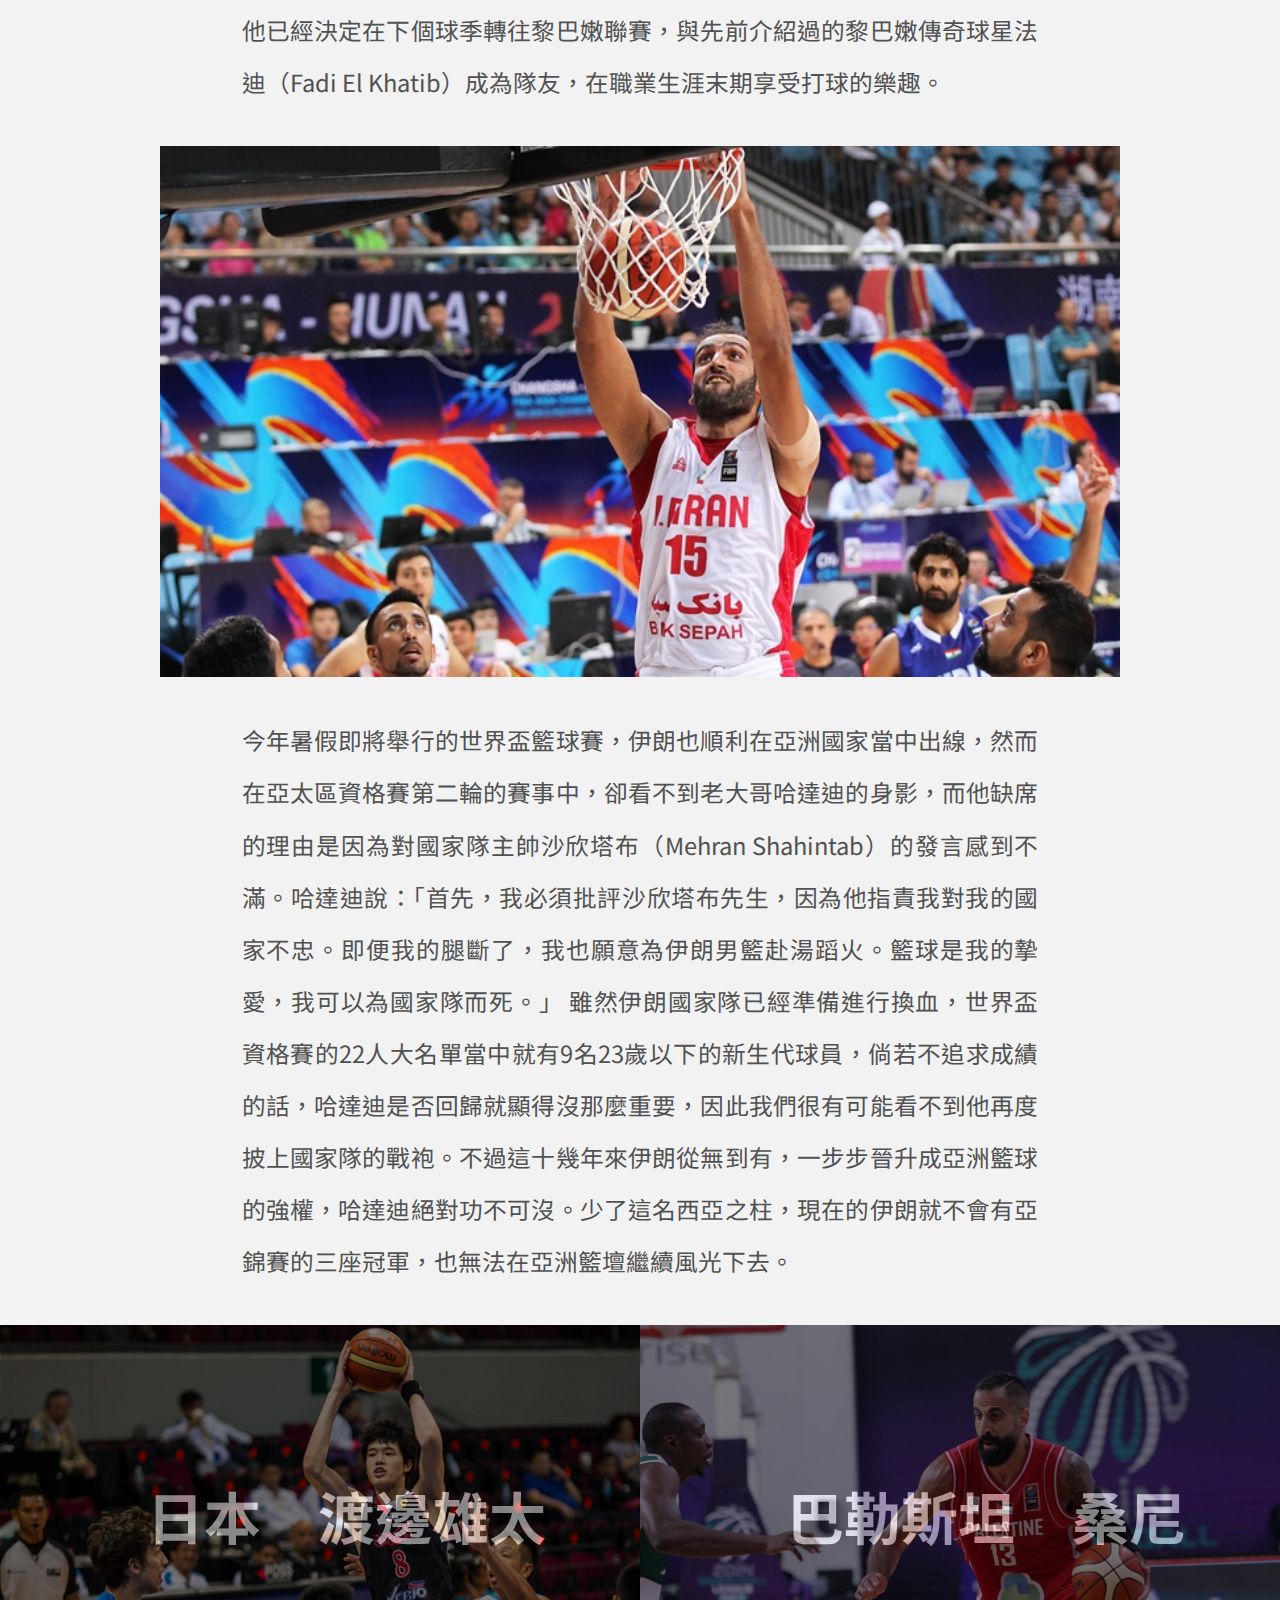
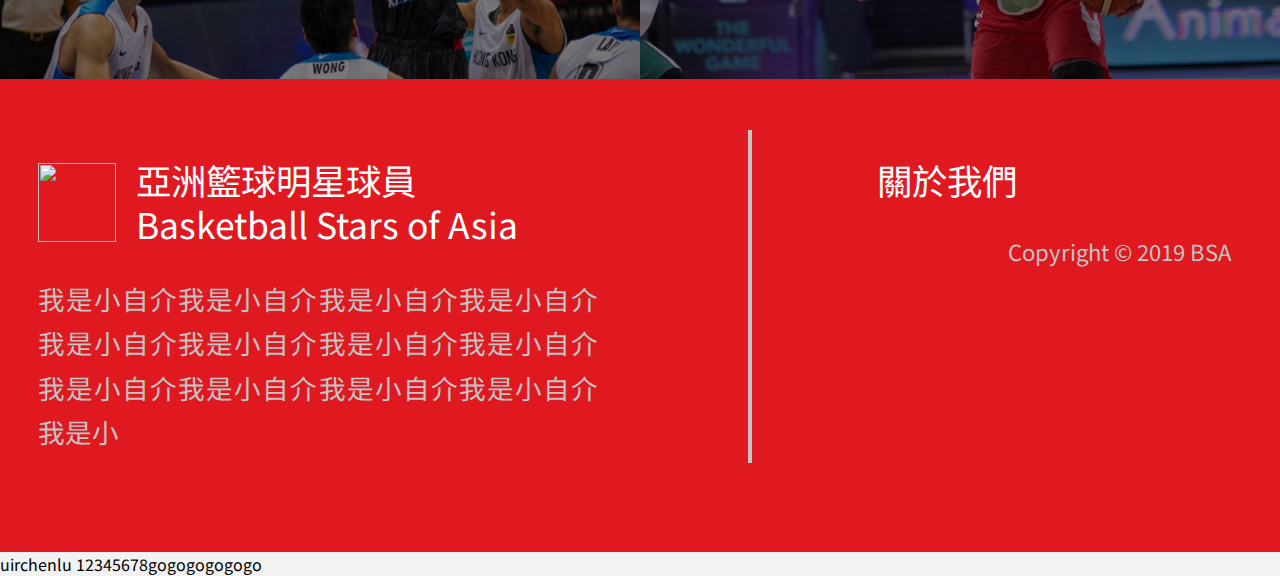
==== commit 6f653cab: "Merge 32508cc4d496207364149af050d520909cd7b6d6 into 5ccd9ee9944a23d8782887d6e8dbbac00410728a" ====
--- a/頁面-哈達迪/iran.html
+++ b/頁面-哈達迪/iran.html
@@ -410,3 +410,6 @@
 </body>
 
 </html>
+
+
+12345678gogogogogogo
